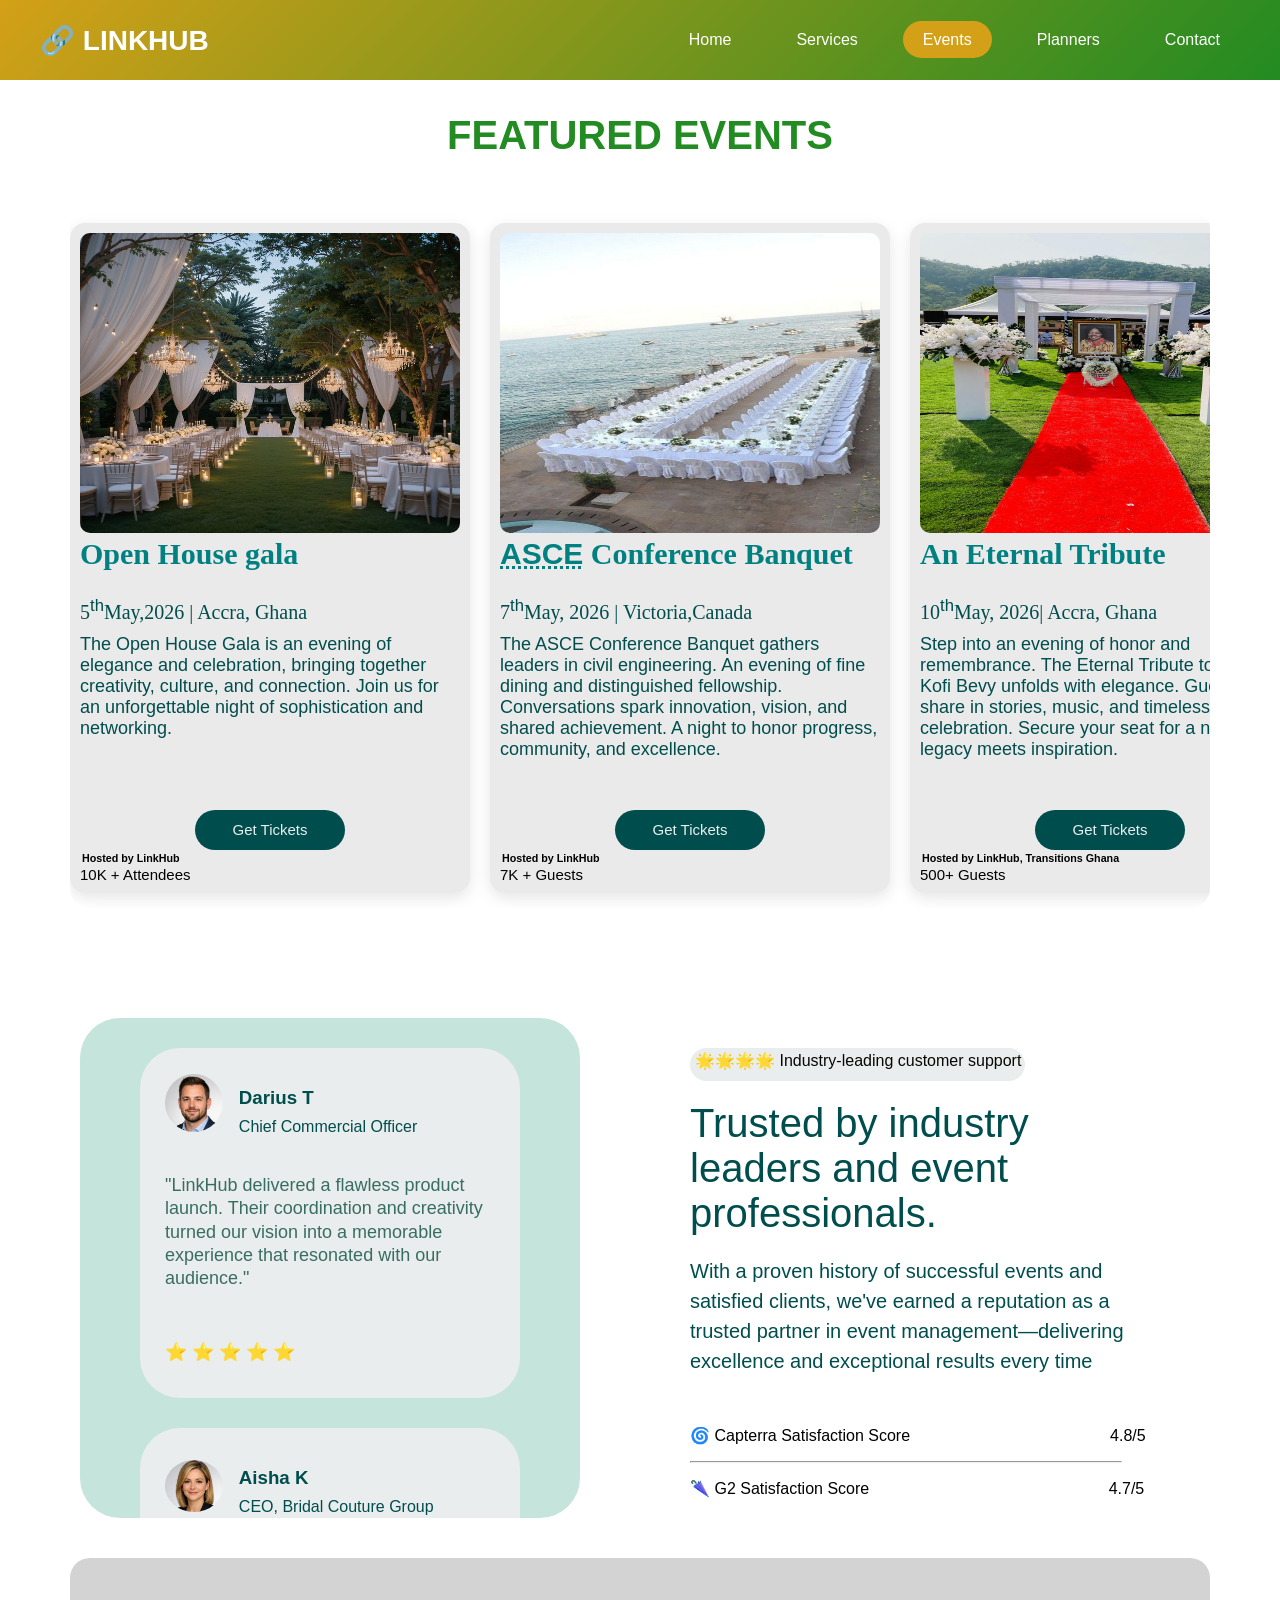
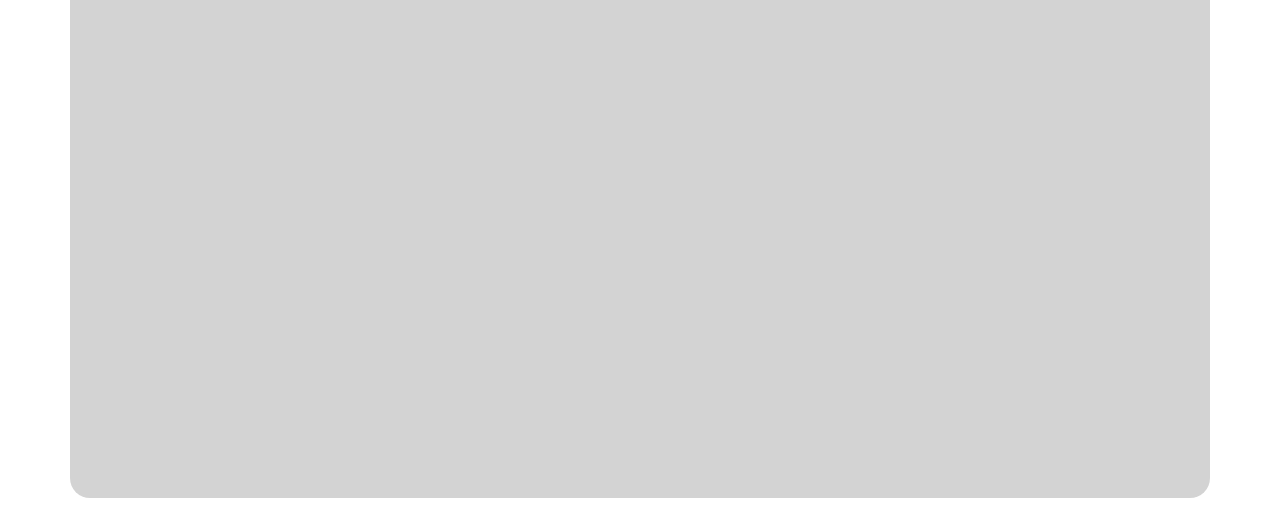
==== event.html @ 15c3b326 "Add files via upload" ====
<!DOCTYPE html>
<html lang="en">
<head>
    <meta charset="UTF-8">
    <meta name="viewport" content="width=device-width, initial-scale=1.0">
    <link rel="stylesheet" href="style.css">
    <title>LinkHub: Events</title>
</head>
<body>

    <!-- Navigation -->
    <header>
        <div class="nav-container">
            <div class="logo">🔗 LINKHUB</div>
            <nav>
                <ul>
                    <li><a href="index.html" >Home</a></li>
                    <li><a href="#">Services</a></li>
                    <li><a href="event.html" style = "background-color:#D4A017";>Events</a></li>
                    <li><a href="#">Planners</a></li>
                    <li><a href="#">Contact</a></li>
                </ul>
            </nav>
        </div>
    </header>

    <div class = "container">
        <h2 class = "featured-events">FEATURED EVENTS</h2>
        <div class = "events">
            <div>
                <img src = "event-pics/event-pic-1.jpg" alt = "event1" >
                <h2>Open House gala</h2>
                <p1>5<sup>th</sup>May,2026 | Accra, Ghana</p1>
                <p2>The Open House Gala is an evening of elegance and celebration, 
                    bringing together creativity, culture, and connection. Join 
                    us for an unforgettable night of sophistication and networking.
                </p2>
                <button class = "button" >
                    Get Tickets
                </button>
                <h6>Hosted by LinkHub</h6>
                <p3>10K + Attendees</p3>
            </div>
            <div>
                <img src = "event-pics/event-pic-2.jpg" alt = "event2" >
                <h2><abbr title = "American Society of Civil engineers">ASCE</abbr> Conference Banquet</h2>
                <p1>7<sup>th</sup>May, 2026 | Victoria,Canada</p1>
                <p2>The ASCE Conference Banquet gathers leaders in civil engineering.  
                    An evening of fine dining and distinguished fellowship.  
                    Conversations spark innovation, vision, and shared achievement.  
                    A night to honor progress, community, and excellence.
                </p2>
                <button class = "button"> 
                    Get Tickets
                </button>
                <h6>Hosted by LinkHub</h6>
                <p3>7K + Guests</p3>
            </div>
            <div>
                <img src = "event-pics/event-pic-3.jpg" alt = "event1" >
                <h2>An Eternal Tribute</h2>
                <p1>10<sup>th</sup>May, 2026| Accra, Ghana</p1>
                <p2>Step into an evening of honor and remembrance.  
                    The Eternal Tribute to Sir Ernest Kofi Bevy unfolds with elegance.  
                    Guests will share in stories, music, and timeless celebration.  
                    Secure your seat for a night where legacy meets inspiration.
                </p2>
                <button class = "button"> 
                    Get Tickets
                </button>
                <h6>Hosted by LinkHub, Transitions Ghana</h6>
                <p3>500+ Guests</p3>
            </div>
            <div>
                <img src = "event-pics/event-pic-4.jpg" alt = "event4" >
                <h2>Meta Step-up Dinner</h2>
                <p1>12<sup>th</sup>May, 2026 | Carlifornia, <abbr title = "United Staes of America">USA</abbr></p1>
                <p2>The Meta Step Up Dinner welcomes leaders and guests.  
                    An evening of fine dining and shared vision.  
                    Conversations rise with innovation and purpose.  
                    A night of unity, progress, and celebration.
                </p2>
                <button class = "button" >
                    Unavailable
                </button>
                <h6>Hosted by LinkHub</h6>
                <p3>Ft. Mark Zuckerburg</p3>
            </div>
            <div>
                <img src = "event-pics/event-pic-5.jpg" alt = "event5" >
                <h2>Grammy Awards 2026</h2>
                <p1>15<sup>th</sup>May, 2026 | Carlifornia, <abbr title = "United Staes of America">USA</abbr></p1>
                <p2>Music's brightest stars gather in Los Angeles.  
                    The Grammys 2026 celebrates artistry and sound.  
                    Legends and newcomers share the global stage.  
                    An unforgettable night of rhythm, passion, and honor.
                </p2>
                <button class = "button" >
                    Get Tickets
                </button>
                <h6>Hosted by LinkHub</h6>
                <p3>Ft. Trevor Noah</p5>
            </div>
            <div>
                <img src = "event-pics/event-pic-6.jpg" alt = "event6" >
                <h2>Berlin Conference</h2>
                <p1>31<sup>st</sup>May, 2026 | Berlin, Germany</p1>
                <p2>Nations gathered in Berlin to divide Africa.  
                    Their purpose was cloaked in order, yet born of greed.  
                    Borders were drawn without voices of the people.  
                    This conference marked the loss of sovereignty and freedom.
                    Join us to experience it all.
                </p2>
                <button class = "button" >
                    Get Tickets
                </button>
                <h6>Hosted by LinkHub</h6>
                <p3>National Deligates</p2>
            </div>
            <div>
                <img src = "event-pics/event-pic-7.jpg" alt = "event7" >
                <h2>Met Gala 2026</h2>
                <p1>1<sup>st</sup>June, 2026 | Manhattan, New York</p1>
                <p2>We gather at the Metropolitan Museum of Art.  
                    Fashion's brightest stars unite on the grand steps.  
                    This gala celebrates creativity, culture, and style.  
                    An unforgettable night of art and glamour unfolds
                </p2>
                <button class = "button" >
                    Get Tickets
                </button>
                <h6>Hosted by LinkHub</h6>
                <p3>8K + Attendees</p2>
            </div>
            <div>
                <img src = "event-pics/event-pic-8.jpg" alt = "event1" >
                <h2>An Eternal Tribute</h2>
                <p1>17<sup>th</sup>July, 2026 | Little Saint James</p1>
                <p2>We gather to honor Mrs. Heather Lord.  
                    Her kindness and resilience touched every heart.  
                    This service reflects her lasting legacy.  
                    We celebrate her memory with love and peace
                </p2>
                <button class = "button" >
                    Get Tickets
                </button>
                <h6>Hosted by LinkHub</h6>
                <p3>1K + Attendees</p2>
            </div>
        </div>

        <!--<div class = "track-header">
            <hr class = "line3">
            <h4 class = "our-track-records">OUR TRACK RECORDS</h4>
            <hr class = "line4">
        </div>-->
        <div class = "track-div">
            <div class="one">
                <div class="one1">
                    <div class="item">
                        <div class = "profile">
                            <img src = "profpics/profpic-1.png" alt = "profile picture" width = "58px"style = "border-radius: 50%";>
                        </div>
                        <div class = "info">
                        <h3>Darius T</h3> 
                        <p>Chief Commercial Officer</p>
                        </div> 
                        <div class = "review">
                            <p>
                            "LinkHub delivered a flawless product 
                            launch. Their coordination and creativity 
                            turned our vision into a memorable experience 
                            that resonated with our audience."
                            </p>
                            <p style = "margin-top: 50px;">
                                &#11088 &#11088 &#11088 &#11088 &#11088
                            </p>
                        </div>
                    </div>
                    <div class="item">
                        <div class = "profile">
                            <img src = "profpics/profpic-2.png" alt = "profile picture" width = "58px"style = "border-radius: 50%";>
                        </div>
                        <div class = "info">
                            <h3>Aisha K</h3> 
                            <p>CEO, Bridal Couture Group</p>
                        </div>
                        <div class = "review">
                            <p>
                                “Our annual corporate gala was executed with 
                                precision. LinkHub's team handled every detail 
                                seamlessly from guest registration to live 
                                entertainment.”
                            </p>
                             <p style = "margin-top: 50px;">
                                &#11088 &#11088 &#11088 &#11088 &#11088
                            </p>
                        </div>
                    </div>
                    <div class="item">
                        <div class = "profile">
                            <img src = "profpics/profpic-3.png" alt = "profile picture" width = "58px" style = "border-radius: 50%";>
                        </div>
                        <div class = "info">
                            <h3>Sarah M</h3> 
                            <p>Marketing Director, Innovate Corp</p>
                        </div>
                        <div class = "review">
                            <p>
                                “They transformed our wedding expo into a 
                                stunning showcase. The ticketing system was 
                                smooth, and the event flow was impeccable.”
                            </p>
                            <p style = "margin-top: 50px;">
                                &#11088 &#11088 &#11088 &#11088 &#11088
                            </p>
                        </div>
                    </div>
                    <div class="item">
                        <div class = "profile">
                            <img src = "profpics/profpic-4.png" alt = "profile picture" width = "58px"style = "border-radius: 50%";>
                        </div>
                        <div class = "info">
                            <h3>Thomas A</h3> 
                            <p>CEO, Tech Solutions Inc.</p>
                        </div>
                        <div class = "review">
                            <p>
                                “Professionalism at its best. LinkHub managed 
                                our international conference effortlessly, 
                                ensuring every delegate felt valued.”
                            </p>
                            <p style = "margin-top: 50px;">
                                &#11088 &#11088 &#11088 &#11088 &#11088
                        </div>
                    </div>
                    <div class="item">
                        <div class = "profile">
                            <img src = "profpics/profpic-5.png" alt = "profile picture" width = "58px"style = "border-radius: 50%";>
                        </div>
                        <div class = "info">
                            <h3>Emily R</h3> 
                            <p>HR Director, Innovate Corp</p>
                        </div>
                        <div class = "review">
                            <p>
                                “Their branding and event coordination were 
                                top-tier. LinkHub made our press event shine 
                                with elegance and efficiency.
                            </p>
                            <p style = "margin-top: 50px;">
                                &#11088 &#11088 &#11088 &#11088 &#11088
                        </div>
                    </div>
                    <div class="item">
                        <div class = "profile">
                            <img src = "profpics/profpic-6.png" alt = "profile picture" width = "58px"style = "border-radius: 50%";>
                        </div>
                        <div class = "info">
                            <h3>Michael B</h3> 
                            <p>Event Manager, Global Events Co.</p>
                        </div>
                        <div class = "review">
                            <p>
                                “LinkHub's team was a pleasure to work with. 
                                They handled our charity gala with grace, ensuring 
                                a memorable experience for all attendees.”
                            </p>
                            <p style = "margin-top: 50px;">
                                &#11088 &#11088 &#11088 &#11088 &#11088
                        </div>
                    </div>
                    <div class="item">
                        <div class = "profile">
                            <img src = "profpics/profpic-7.png" alt = "profile picture" width = "58px"style = "border-radius: 50%";>
                        </div>
                        <div class = "info">
                            <h3>Marcus L</h3> 
                            <p>Head of C.A, Innovate Corp</p>
                        </div>
                        <div class = "review">
                            <p>
                                “Our charity fundraiser exceeded expectations. 
                                LinkHub's planning and ticketing support made 
                                it easy for guests to participate and donate.”
                            </p>
                            <p style = "margin-top: 50px;">
                                &#11088 &#11088 &#11088 &#11088 &#11088
                        </div>
                    </div>
                    <div class="item">
                        <div class = "profile">
                            <img src = "profpics/profpic-8.png" alt = "profile picture" width = "58px"style = "border-radius: 50%";>
                        </div>
                        <div class = "info">
                            <h3>Lisa K</h3> 
                            <p>Project Manager, Tech Solutions Inc.</p>
                        </div>
                        <div class = "review">
                            <p>
                                “LinkHub's event management skills are unmatched. 
                                They transformed our product launch into a success 
                                story.”
                            </p>
                            <p style = "margin-top: 50px;">
                                &#11088 &#11088 &#11088 &#11088 &#11088
                        </div>
                    </div>
                    <div class="item">
                        <div class = "profile">
                            <img src = "profpics/profpic-9.png" alt = "profile picture" width = "58px"style = "border-radius: 50%";>
                        </div>
                        <div class = "info">
                            <h3>David P</h3> 
                            <p>Financial Analyst, Innovate Corp</p>
                        </div>
                        <div class = "review">
                            <p>
                                “From concept to execution, LinkHub was 
                                exceptional. Their attention to timing 
                                and atmosphere elevated our nonprofit gala.”
                            </p>
                            <p style = "margin-top: 50px;">
                                &#11088 &#11088 &#11088 &#11088 &#11088
                        </div>
                    </div>
                    <div class="item">
                        <div class = "profile">
                            <img src = "profpics/profpic-10.png" alt = "profile picture" width = "58px"style = "border-radius: 50%";>
                        </div>
                        <div class = "info">
                            <h3>Jennifer T</h3> 
                            <p>Product Manager, Tech Solutions Inc.</p>
                        </div>
                        <div class = "review">
                            <p>
                                “Our product showcase was a hit. 
                                LinkHub's event management team 
                                brought creativity and structure 
                                that impressed our partners.”
                            </p>
                            <p style = "margin-top: 50px;">
                                &#11088 &#11088 &#11088 &#11088 &#11088
                        </div>
                    </div>










                    <!-- duplicate for seamless loop -->
                    <div class="item">
                        <div class = "profile">
                            <img src = "profpics/profpic-1.png" alt = "profile picture" width = "58px"style = "border-radius: 50%";>    
                        </div>
                        <div class = "info">
                            <h3>Darius T</h3> 
                            <p>Chief Commercial Officer</p>
                        </div>
                        <div class = "review">
                            <p>
                            "LinkHub delivered a flawless product 
                            launch. Their coordination and creativity 
                            turned our vision into a memorable experience 
                            that resonated with our audience."
                            </p>
                            <p style = "margin-top: 50px;">
                                &#11088 &#11088 &#11088 &#11088 &#11088
                            </p>
                        </div>
                    </div>
                    <div class="item">
                        <div class = "profile">
                            <img src = "profpics/profpic-2.png" alt = "profile picture" width = "58px"style = "border-radius: 50%";>
                        </div>
                        <div class = "info">
                            <h3>Aisha K</h3> 
                            <p>CEO, Bridal Couture Group</p>
                        </div>
                        <div class = "review">
                            <p>
                                “Our annual corporate gala was executed with 
                                precision. LinkHub's team handled every detail 
                                seamlessly from guest registration to live 
                                entertainment.”
                            </p>
                            <p style = "margin-top: 50px;">
                                &#11088 &#11088 &#11088 &#11088 &#11088
                            </p>
                        </div>
                    </div>
                    <div class="item">
                        <div class = "profile">
                            <img src = "profpics/profpic-3.png" alt = "profile picture" width = "58px"style = "border-radius: 50%";>
                        </div>
                        <div class = "info">
                            <h3>Sarah M</h3> 
                            <p>Marketing Director, Innovate Corp</p>
                        </div>
                        <div class = "review">
                            <p>
                                “They transformed our wedding expo into a 
                                stunning showcase. The ticketing system was 
                                smooth, and the event flow was impeccable.”
                            </p>
                            <p style = "margin-top: 50px;">
                                &#11088 &#11088 &#11088 &#11088 &#11088
                            </p>
                        </div>
                    </div>
                    <div class="item">
                        <div class = "profile">
                            <img src = "profpics/profpic-4.png" alt = "profile picture" width = "58px"style = "border-radius: 50%";>
                        </div>
                        <div class = "info">
                            <h3>Thomas A</h3> 
                            <p>CEO, Tech Solutions Inc.</p>
                        </div>
                        <div class = "review">
                            <p>
                                “Professionalism at its best. LinkHub managed 
                                our international conference effortlessly, 
                                ensuring every delegate felt valued.”
                            </p>
                            <p style = "margin-top: 50px;">
                                &#11088 &#11088 &#11088 &#11088 &#11088
                            </p>
                        </div>
                    </div>
                    <div class="item">
                        <div class = "profile">
                            <img src = "profpics/profpic-5.png" alt = "profile picture" width = "58px"style = "border-radius: 50%";>
                        </div>
                        <div class = "info">
                            <h3>Emily R</h3> 
                            <p>HR Director, Innovate Corp</p>
                        </div>
                        <div class = "review">
                            <p>
                                “Their branding and event coordination were 
                                top-tier. LinkHub made our press event shine 
                                with elegance and efficiency.
                            </p>
                            <p style = "margin-top: 50px;">
                                &#11088 &#11088 &#11088 &#11088 &#11088
                            </p>
                        </div>
                    </div>
                    <div class="item">
                        <div class = "profile">
                            <img src = "profpics/profpic-6.png" alt = "profile picture" width = "58px"style = "border-radius: 50%";>
                        </div>
                        <div class = "info">
                            <h3>Michael B</h3> 
                            <p>Event Manager, Global Events Co.</p>
                        </div>
                        <div class = "review">
                            <p>
                                “LinkHub's team was a pleasure to work with. 
                                They handled our charity gala with grace, ensuring 
                                a memorable experience for all attendees.”
                            </p>
                            <p style = "margin-top: 50px;">
                                &#11088 &#11088 &#11088 &#11088 &#11088
                            </p>
                        </div>
                    </div>
                    <div class="item">
                        <div class = "profile">
                            <img src = "profpics/profpic-7.png" alt = "profile picture" width = "58px"style = "border-radius: 50%";>
                        </div>
                        <div class = "info">
                            <h3>Marcus L</h3> 
                            <p>Head of C.A, Innovate Corp</p>
                        </div>
                        <div class = "review">
                            <p>
                                “Our charity fundraiser exceeded expectations. 
                                LinkHub's planning and ticketing support made 
                                it easy for guests to participate and donate.”
                            </p>
                            <p style = "margin-top: 50px;">
                                &#11088 &#11088 &#11088 &#11088 &#11088
                            </p>
                        </div>
                    </div>
                    <div class="item">
                        <div class = "profile">
                            <img src = "profpics/profpic-8.png" alt = "profile picture" width = "58px"style = "border-radius: 50%";>
                        </div>
                        <div class = "info">
                            <h3>Lisa K</h3> 
                            <p>Project Manager, Tech Solutions Inc.</p>
                        </div>
                        <div class = "review">
                            <p>
                                “LinkHub's event management skills are unmatched. 
                                They transformed our product launch into a success 
                                story.”
                            </p>
                            <p style = "margin-top: 50px;">
                                &#11088 &#11088 &#11088 &#11088 &#11088
                            </p>
                        </div>
                    </div>
                    <div class="item">
                        <div class = "profile">
                            <img src = "profpics/profpic-9.png" alt = "profile picture" width = "58px"style = "border-radius: 50%";>
                        </div>
                        <div class = "info">
                            <h3>David P</h3> 
                            <p>Financial Analyst, Innovate Corp</p>
                        </div>
                        <div class = "review">
                            <p>
                                “From concept to execution, LinkHub was 
                                exceptional. Their attention to timing 
                                and atmosphere elevated our nonprofit gala.”
                            </p>
                            <p style = "margin-top: 50px;">
                                &#11088 &#11088 &#11088 &#11088 &#11088
                            </p>
                        </div>
                    </div>
                    <div class="item">
                        <div class = "profile">
                            <img src = "profpics/profpic-10.png" alt = "profile picture" width = "58px"style = "border-radius: 50%";>
                        </div>
                        <div class = "info">
                            <h3>Jennifer T</h3> 
                            <p>Product Manager, Tech Solutions Inc.</p>
                        </div>
                        <div class = "review">
                            <p>
                                “Our product showcase was a hit. 
                                LinkHub's event management team 
                                brought creativity and structure 
                                that impressed our partners.”
                            </p>
                            <p style = "margin-top: 50px;">
                                &#11088 &#11088 &#11088 &#11088 &#11088
                            </p>
                        </div>
                    </div>
                </div>
            </div>
            <div class = "two">
                    <p class = " text1"> &#127775&#127775&#127775&#127775 Industry-leading customer support</p>
                    <p class = " text2"><bold>Trusted by industry leaders and event professionals.</bold>  </p>
                    <p class = " text3">With a proven history of successful events and satisfied clients, we've earned a reputation as a trusted partner in event management—delivering excellence and exceptional results every time</p>
                    <p class = " text4" >&#127744 Capterra Satisfaction Score<span class = "score1">4.8/5</span></p>
                    <hr width = "430px" align="left">
                    <p class = " text5">&#127746 G2 Satisfaction Score   <span class = "score2">4.7/5</span></p>
            </div>
        </div>
        
        <div class = "contact">

        </div>
    </div>  
</body>
</html>
---- style.css ----
*{
    font-family: 'Segoe UI', Tahoma, Geneva, Verdana, sans-serif; /* Sets the default font for all elements */
}
body{
    margin: 0; /* Removes default browser margin */
    padding: 0; /* Removes default browser padding */
    background-color: white; /* Sets page background to white */
}

/* Header & Navigation */
header {
    background: linear-gradient(135deg, #D4A017, #228B22); /* Diagonal gradient background */
    color: white; /* Header text color */
    padding: 15px; /* Inner spacing */
    position: sticky; /* Sticks to viewport when scrolling */
    top: 0; /* Sticks at the very top */
    z-index: 1000; /* Keeps header above overlapping content */
}

.nav-container {
    max-width: 1200px; /* Restricts width */
    margin: 0 auto; /* Centers horizontally */
    padding: 0 20px; /* Side padding */
    display: flex; /* Flexbox layout */
    justify-content: space-between; /* Logo left, nav right */
    align-items: center; /* Vertical centering */
}

.logo {
    font-size: 28px; /* Logo text size */
    font-weight: bold; /* Bold logo text */
    display: flex; /* Flex layout for icon + text */
    align-items: center; /* Vertical centering */
    gap: 8px; /* Space between items */
}

nav ul {
    display: flex; /* Horizontal list */
    list-style: none; /* Removes bullets */
    gap: 25px; /* Space between items */
}

nav ul li a {
    color: white; /* Link text color */
    text-decoration: none; /* Removes underline */
    font-weight: 500; /* Slightly bold text */
    padding-left: 20px; /* Inner spacing left */
    padding-right: 20px; /* Inner spacing right */
    padding-top: 10px; /* Inner spacing top */
    padding-bottom: 10px; /* Inner spacing bottom */
    border-radius: 20px; /* Rounded corners */
}

nav ul li a:hover {
    background-color: #D4A017; /* Gold background on hover */
}

.container{
    margin-left: 70px; /* Left spacing */
    margin-right: 70px; /* Right spacing */
    margin-top: 0; /* No top margin */
}

.featured-events{
    text-align: center; /* Centered text */
    font-size: 2.5rem; /* Large font size */
    margin-bottom: 50px; /* Space below */
    color: #228B22; /* Forest green text */
}

.events{
    border:none; /* No border */
    height:700px; /* Fixed height */
    display:grid; /* Grid layout */
    grid-auto-flow: column; /* Horizontal flow */
    grid-auto-columns: 400px; /* Each column 400px wide */
    gap :20px; /* Space between columns */
    overflow-x: auto; /* Horizontal scroll */
    border-radius: 20px; /* Rounded container corners */
    margin-top: 50px; /* Space above */
}

.events div {
  background:rgba(225,225,225,0.7); /* Semi-transparent background */
  border-radius: 15px; /* Rounded corners */
  margin:auto; /* Centered inside grid cell */
  padding: 10px; /* Inner spacing */
  box-shadow: 0 5px 15px rgba(0,0,0,0.1); /* Soft shadow */
}

.events img{
    border-radius: 10px; /* Rounded image corners */
    width :100%; /* Full width */
    max-height: 300px; /* Max height */
    min-height: 300px; /* Min height */
}

.events h2{
    text-align: left; /* Left aligned */
    font-size: 30px; /* Large font */
    color:teal; /* Teal text */
    font-family: Times New Roman; /* Serif font */
    margin-top: 0; /* No top margin */
}

.events p1{
    text-align: left; /* Left aligned */
    font-size: 20px; /* Medium font */
    color:#004d4d; /* Dark teal text */
    font-family: cursive; /* Cursive font */
}

.events p2{
    text-align: left; /* Left aligned */
    font-size: 18px; /* Slightly smaller font */
    color:#004d4d; /* Dark teal text */
    margin-top:10px; /* Space above */
    display:block; /* Forces block display */
    max-height: 100px; /* Limits height */
}

.events p3{
    font-size: 15px; /* Small font */
    display: block; /* Block display */
    margin-bottom: 0; /* No bottom margin */
}

.button{
    width:150px; /* Button width */
    height: 40px; /* Button height */
    margin-left:auto; /* Center horizontally */
    margin-right: auto; /* Center horizontally */
    display: block; /* Block element */
    border-radius: 25px; /* Rounded button */
    border:none; /* No border */
    background-color: #004d4d; /* Dark teal background */
    color:#eaeded; /* Light text */
    font-size: 15px; /* Text size */
    margin-top: 20%; /* Large top margin */
}

.button:hover{
    background-color:#eaeded ; /* Light background on hover */
    color:#004d4d; /* Dark text on hover */
    border:solid 2px #004d4d; /* Dark border on hover */
}

.events h6{
    margin:2px; /* Small margin */
}

.track-header{
    display:flex; /* Flex layout */
    align-items: center; /* Vertical centering */
    flex-wrap: nowrap; /* Prevent wrapping */
    margin-top: 50px; /* Space above */
    margin-bottom: 50px; /* Space below */
}

.line3,.line4{
    flex: 1; /* Stretch lines */
    border-color: #004d4d; /* Dark teal border */
}

.our-track-records{
    padding-left: 10px; /* Left padding */
    padding-right: 10px; /* Right padding */
    color: #004d4d; /* Dark teal text */
}

.track-div{
    display:grid; /* Grid layout */
    grid-auto-flow: column; /* Horizontal flow */
    grid-auto-columns:auto; /* Auto column width */
    gap : 60px; /* Space between items */
    overflow-x: auto; /* Horizontal scroll */
    padding:10px; /* Inner spacing */
    margin-top: 100px; /* Space above */
}

.one {
    width: 500px; /* Fixed width */
    height: 500px; /* Fixed height */
    overflow: hidden; /* Hide overflow */
    border: none; /* No border */
    border-radius: 40px; /* Rounded corners */
    background: rgb(197, 228, 220); /* Light teal background */
}

.one1 {
    display: flex; /* Flex layout */
    flex-direction: column; /* Vertical stacking */
    animation: scrollUp 60s linear infinite; /* Continuous upward scroll animation */
}

.item {  
    border:none; /* No border */   
    height:300px; /* Fixed height */
    padding: 25px; /* Inner spacing */
    font-size: 16px; /* Text size */
    margin-left: 60px; /* Left margin */
    margin-right: 60px; /* Right margin */
    margin-top: 30px; /* Top margin */
    border-radius: 40px; /* Rounded corners */
    background: #eaeded; /* Light background */
}

.profile{
    width: 18%; /* Profile width */
    height: 50px; /* Profile height */
    background-color: #eaeded; /* Light background */
    display:inline-block; /* Inline block layout */
}

.info{
    width: 75%; /* Info width */
    height: 0; /* Collapsed height */
    background-color:white; /* White background */
    margin-top: 0; /* No top margin */
    display:inline-block; /* Inline block layout */
    padding-left:10px; /* Left padding */
    color:#004d4d; /* Dark teal text */
    line-height: 0.6; /* Tight line spacing */
    font-weight: lighter; /* Light font weight */
}

.review{
    width: 100%; /* Full width */
    height: 200px; /* Fixed height */
    background-color: #eaeded; /* Light background */
    margin-top: 10px; /* Space above */
    padding-top: 10px; /* Inner spacing top */
    color: #386e61; /* Medium teal text */
    font-size: 18px; /* Text size */
    line-height:1.3; /* Line spacing */
}

.one1:hover{
    animation-play-state: paused; /* Pauses animation on hover */
}

/* Keyframes must move by the full height of the content */
@keyframes scrollUp {
    0%   { transform: translateY(0); } /* Start at normal position */
    100% { transform: translateY(-50%); } /* Move upward by 50% */
}

.two{
    width: 460px; /* Fixed width of the block */
    height:450px; /* Fixed height */
    background: white; /* White background color */
    border-radius: 40px; /* Rounded corners */
    padding:30px; /* Inner spacing around content */
    display: inline-block; /* Allows it to sit inline with other blocks */
}

.text1{
    padding-top: 3px; /* Small space at the top */
    padding-left: 5px; /* Small space on the left */
    font-size: 16px; /* Text size */
    color: #070707; /* Dark gray text */
    width: 330px; /* Fixed width */
    background-color: #eaeded; /* Light gray background */
    border-radius: 50px; /* Pill-shaped rounded corners */
    height:30px; /* Fixed height */
    align-items: left; /* Aligns content left (though not effective on non-flex) */
    margin:0; /* Removes default margins */
    margin-bottom: 20px; /* Adds space below */
}

.text2{
    font-size: 40px; /* Large text size */
    color:#004d4d; /* Dark teal text */
    margin: 0; /* Removes default margins */
}

.text3{
    text-align: left; /* Left aligned text */
    font-size: 20px; /* Medium text size */
    line-height:1.5; /* Comfortable line spacing */
    color:#004d4d; /* Dark teal text */
}

.score1{
    padding-left: 200px; /* Pushes content inward from the left */
}
.score2{
    padding-left: 235px; /* Pushes content inward from the left */
}

.text4{
    margin-top: 50px; /* Adds space above */
}

.contact{
    background-color: lightgray; /* Light gray background */
    padding: 20px; /* Inner spacing */
    margin-top: 20px; /* Space above */
    margin-bottom: 20px; /* Space below */
    height:500px; /* Fixed height */
    border-radius:20px; /* Rounded corners */
}
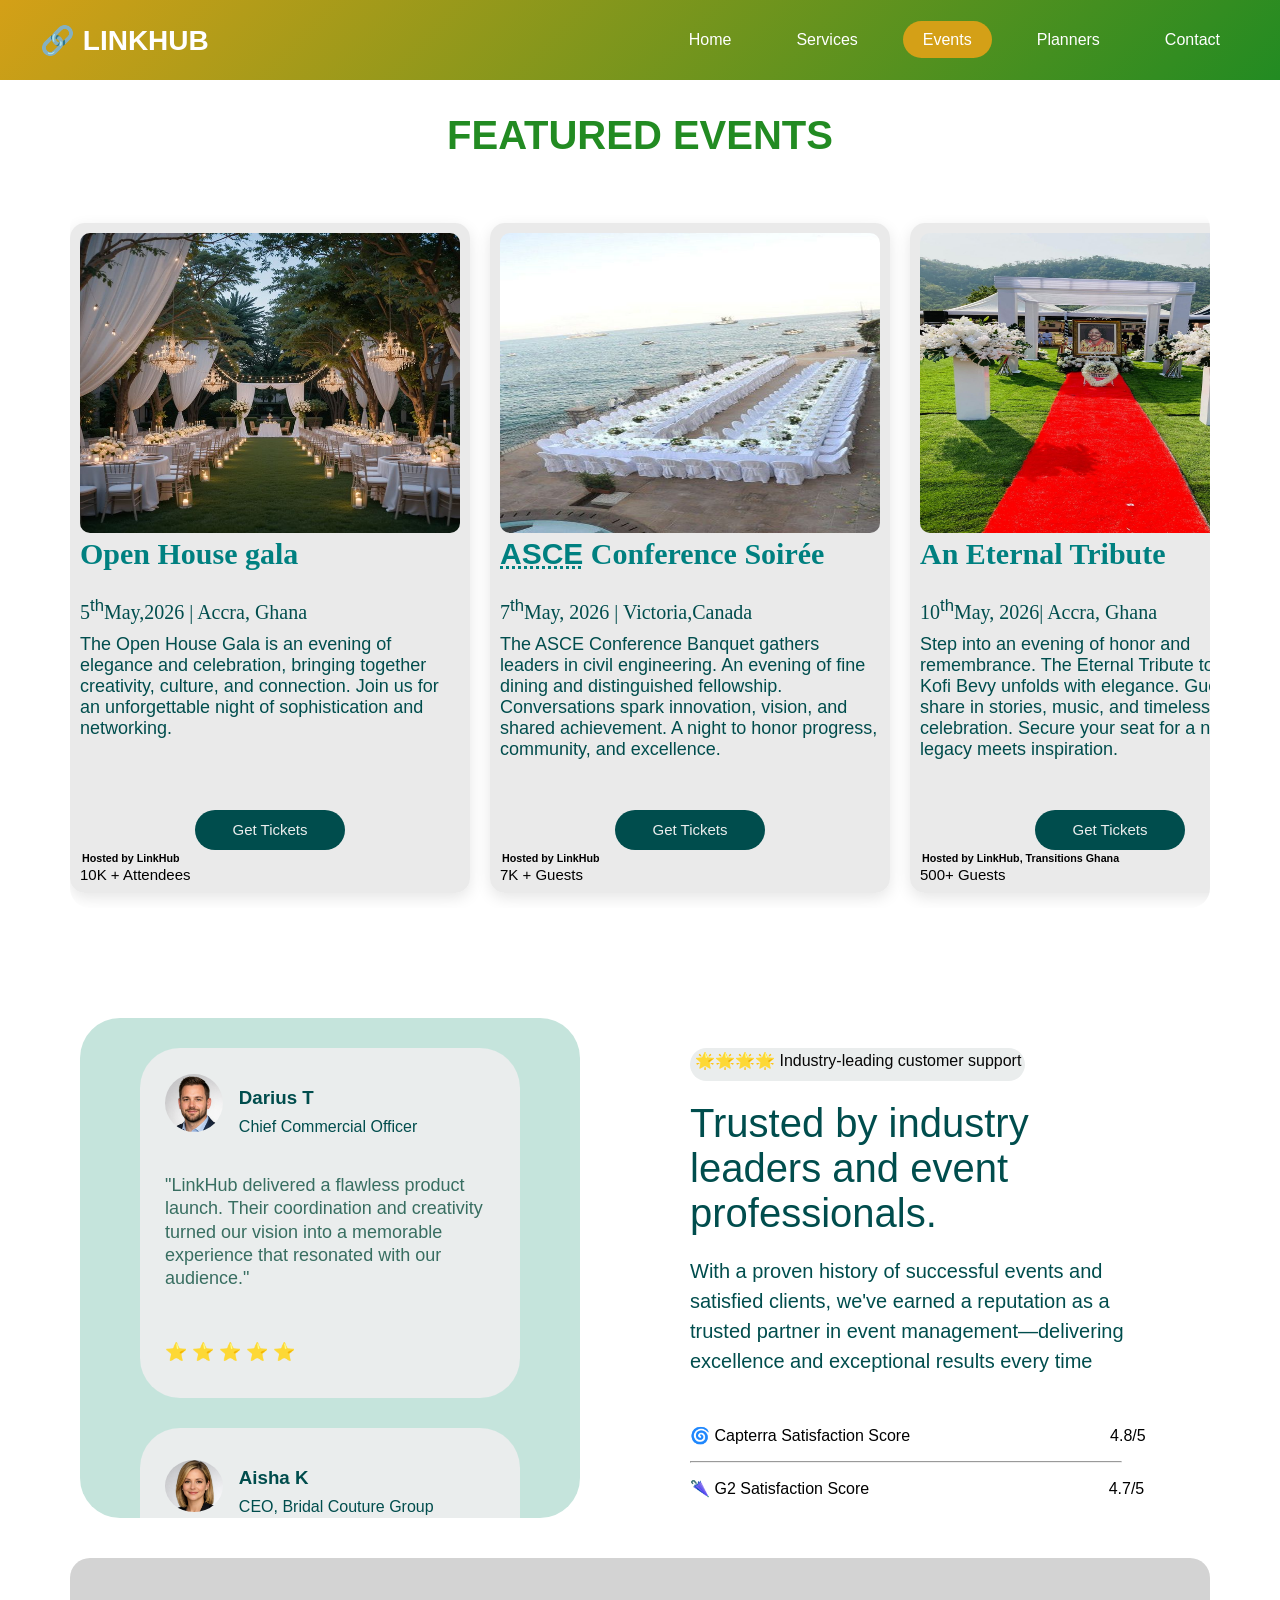
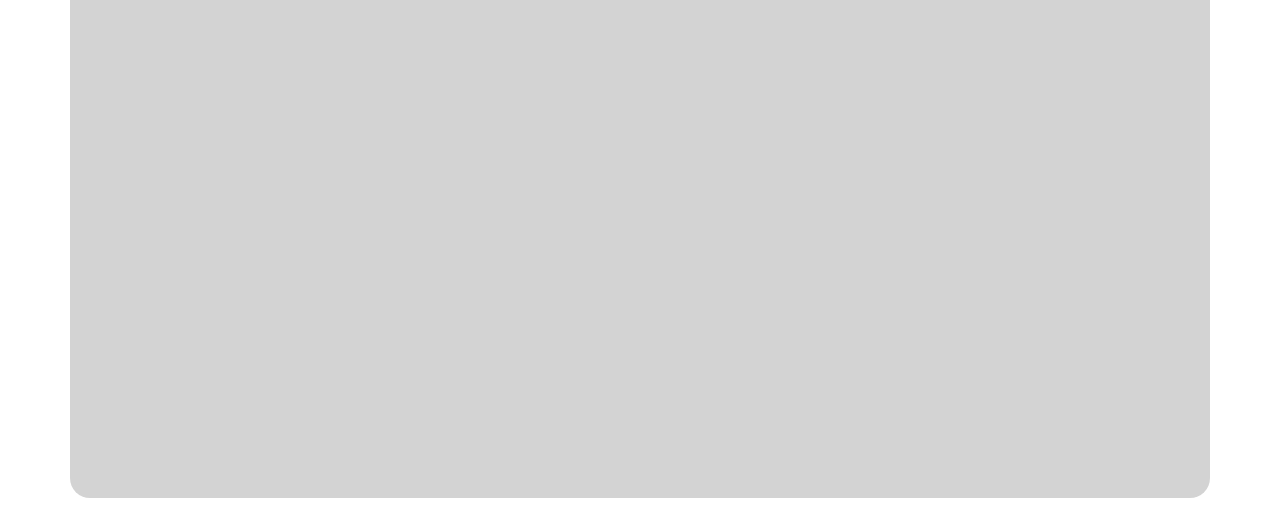
==== commit d32b5078: "Update print statement from 'Hello' to 'Goodbye'" ====
--- a/event.html
+++ b/event.html
@@ -43,7 +43,7 @@
             </div>
             <div>
                 <img src = "event-pics/event-pic-2.jpg" alt = "event2" >
-                <h2><abbr title = "American Society of Civil engineers">ASCE</abbr> Conference Banquet</h2>
+                <h2><abbr title = "American Society of Civil engineers">ASCE</abbr> Conference Soirée</h2>
                 <p1>7<sup>th</sup>May, 2026 | Victoria,Canada</p1>
                 <p2>The ASCE Conference Banquet gathers leaders in civil engineering.  
                     An evening of fine dining and distinguished fellowship.  
@@ -564,4 +564,4 @@
         </div>
     </div>  
 </body>
-</html>+</html>
